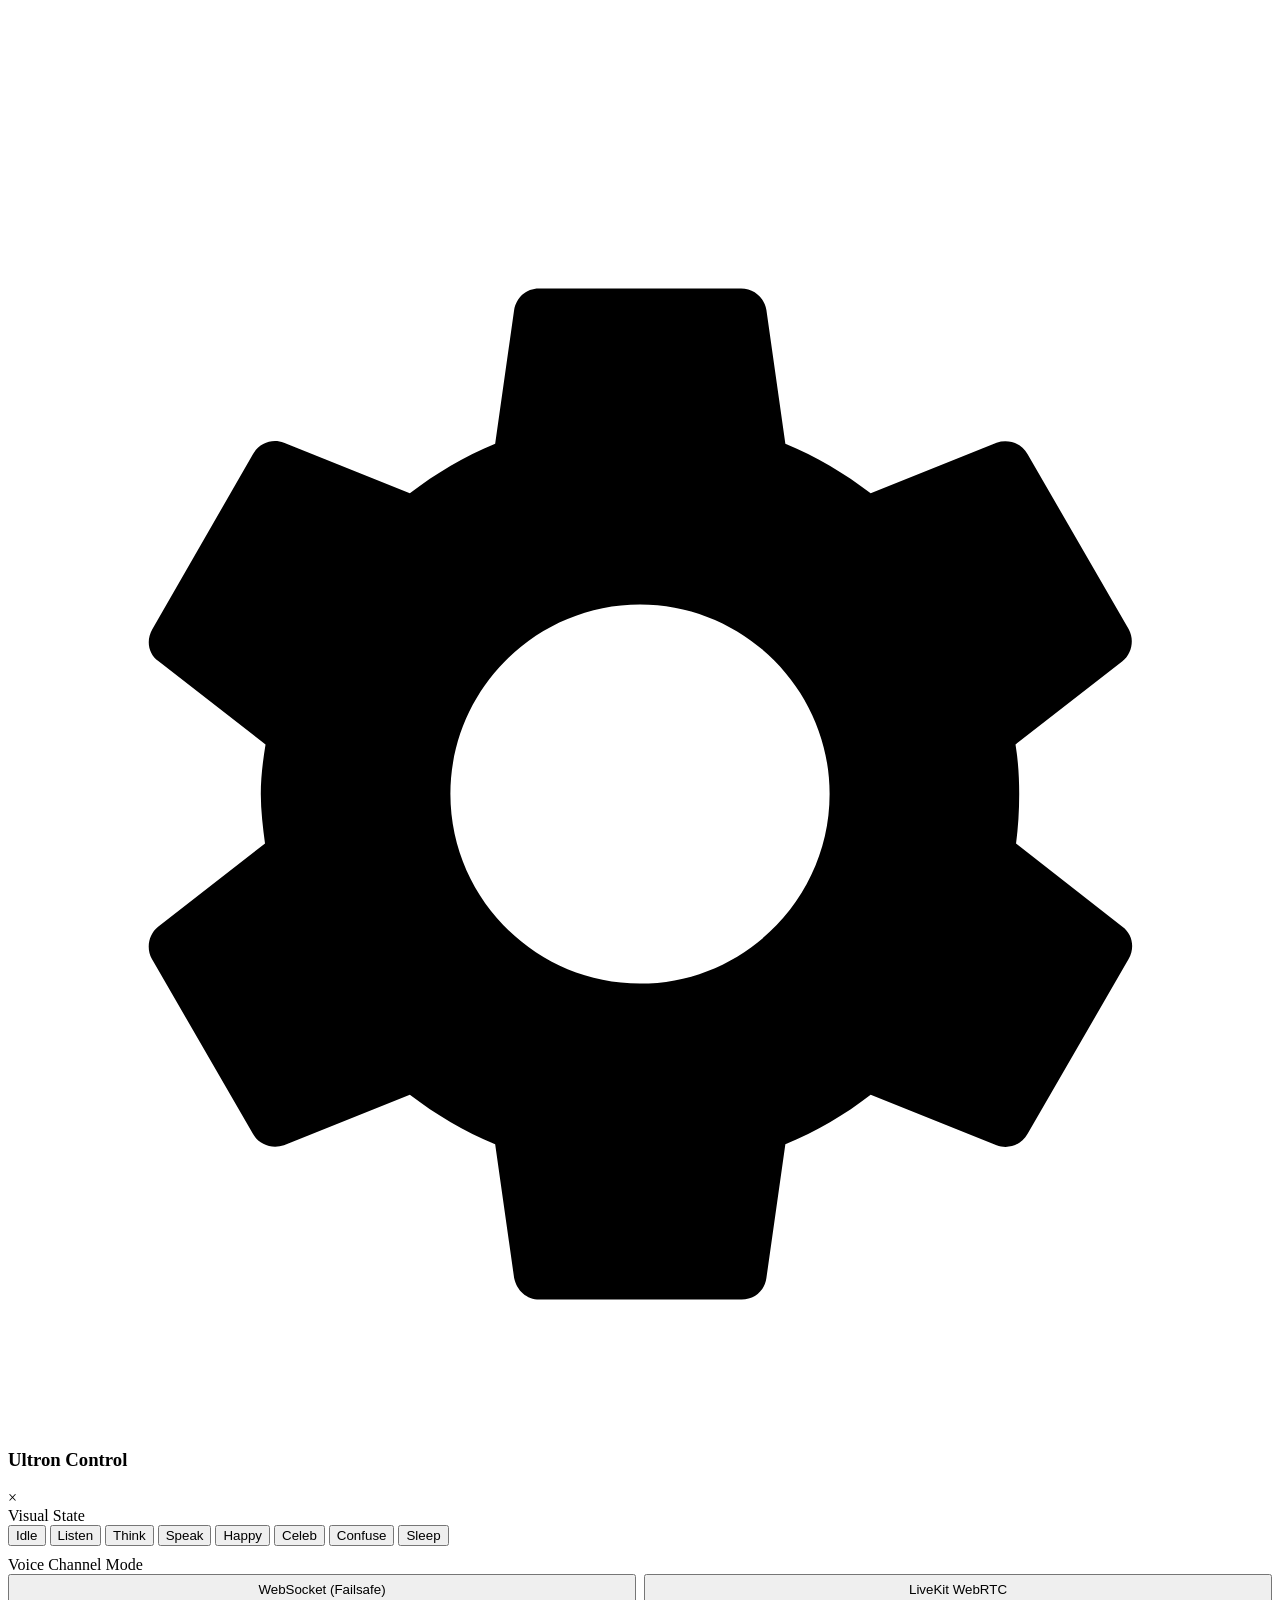
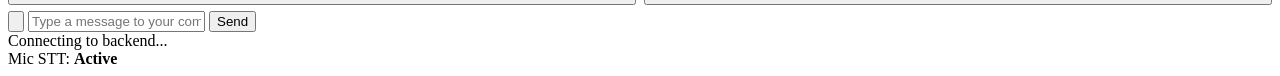
==== frontend/renderer/index.html @ 65036e3b "Initial commit: Ultron desktop AI companion (web app) Living desktop companion with browser-use brow" ====
<!DOCTYPE html>
<html lang="en">
<head>
  <meta charset="UTF-8">
  <meta name="viewport" content="width=device-width, initial-scale=1.0">
  <title>Ultron</title>
  <base href="/renderer/">
  <link rel="stylesheet" href="styles.css">
</head>
<body>
  <!-- Container for WebGL visualizer -->
  <div id="container">
    <canvas id="visualizer-canvas"></canvas>
  </div>

  <!-- Settings trigger (Gear icon) -->
  <div class="settings-trigger" id="settings-trigger">
    <svg viewBox="0 0 24 24">
      <path d="M19.14,12.94c0.04-0.3,0.06-0.61,0.06-0.94c0-0.32-0.02-0.64-0.07-0.94l2.03-1.58c0.18-0.14,0.23-0.41,0.12-0.61 l-1.92-3.32c-0.12-0.22-0.37-0.29-0.59-0.22l-2.39,0.96c-0.5-0.38-1.03-0.7-1.62-0.94L14.4,2.81c-0.04-0.24-0.24-0.41-0.48-0.41 h-3.84c-0.24,0-0.43,0.17-0.47,0.41L9.25,5.35C8.66,5.59,8.13,5.91,7.63,6.29L5.24,5.33c-0.22-0.08-0.47,0-0.59,0.22L2.74,8.87 C2.62,9.08,2.66,9.34,2.86,9.48l2.03,1.58C4.84,11.36,4.8,11.69,4.8,12c0,0.31,0.04,0.64,0.08,0.94l-2.03,1.58 c-0.18,0.14-0.23,0.41-0.12,0.61l1.92,3.32c0.12,0.22,0.37,0.29,0.59,0.22l2.39-0.96c0.5,0.38,1.03,0.7,1.62,0.94l0.36,2.54 c0.05,0.24,0.24,0.41,0.48,0.41h3.84c0.24,0,0.44-0.17,0.47-0.41l0.36-2.54c0.59-0.24,1.13-0.56,1.62-0.94l2.39,0.96 c0.22,0.08,0.47,0,0.59-0.22l1.92-3.32c0.12-0.22,0.07-0.47-0.12-0.61L19.14,12.94z M12,15.6c-1.98,0-3.6-1.62-3.6-3.6 s1.62-3.6,3.6-3.6s3.6,1.62,3.6,3.6S13.98,15.6,12,15.6z"/>
    </svg>
  </div>

  <!-- Glassmorphism Settings overlay -->
  <div class="settings-panel" id="settings-panel">
    <div class="panel-header">
      <h3>Ultron Control</h3>
      <span class="close-btn" id="close-settings">&times;</span>
    </div>

    <!-- Active State controls for manual testing -->
    <div class="control-group">
      <label>Visual State</label>
      <div class="theme-grid">
        <button class="btn-state active" data-state="idle">Idle</button>
        <button class="btn-state" data-state="listening">Listen</button>
        <button class="btn-state" data-state="thinking">Think</button>
        <button class="btn-state" data-state="speaking">Speak</button>
        <button class="btn-state" data-state="happy">Happy</button>
        <button class="btn-state" data-state="celebrating">Celeb</button>
        <button class="btn-state" data-state="confused">Confuse</button>
        <button class="btn-state" data-state="sleeping">Sleep</button>
      </div>
    </div>

    <!-- Voice Connection Mode Selection -->
    <div class="control-group" style="margin-top: 10px;">
      <label>Voice Channel Mode</label>
      <div style="display: flex; gap: 8px; margin-bottom: 6px;">
        <button class="btn-state active" id="btn-mode-ws" style="flex: 1; padding: 6px 2px;">WebSocket (Failsafe)</button>
        <button class="btn-state" id="btn-mode-webrtc" style="flex: 1; padding: 6px 2px;">LiveKit WebRTC</button>
      </div>
    </div>

    <!-- Manual text messaging -->
    <div class="chat-box">
      <button class="mic-btn" id="mic-toggle-btn" title="Click to speak" type="button">
        <svg viewBox="0 0 24 24">
          <path d="M12 14c1.66 0 3-1.34 3-3V5c0-1.66-1.34-3-3-3S9 3.34 9 5v6c0 1.66 1.34 3 3 3z"/>
          <path d="M17 11c0 2.76-2.24 5-5 5s-5-2.24-5-5H5c0 3.53 2.61 6.43 6 6.92V21h2v-3.08c3.39-0.49 6-3.39 6-6.92h-2z"/>
        </svg>
      </button>
      <input type="text" id="chat-input" placeholder="Type a message to your companion...">
      <button id="send-chat-btn">Send</button>
    </div>

    <!-- Status elements -->
    <div class="status-bar">
      <div>
        <span class="status-dot" id="status-dot"></span>
        <span id="connection-text">Connecting to backend...</span>
      </div>
      <div>
        <span>Mic STT: <strong id="mic-status">Active</strong></span>
      </div>
    </div>
  </div>

  <!-- Speech Transcript Subtitles Overlay -->
  <div id="captions-overlay"></div>

  <!-- Load Renderer script -->
  <script type="module" src="app.js"></script>
</body>
</html>
---- frontend/renderer/styles.css ----
@import url('https://fonts.googleapis.com/css2?family=Outfit:wght@300;400;600&display=swap');

* {
  box-sizing: border-box;
  margin: 0;
  padding: 0;
  user-select: none;
}

body {
  font-family: 'Outfit', sans-serif;
  background: radial-gradient(circle at center, #10162b 0%, #05070f 100%);
  overflow: hidden;
  width: 100vw;
  height: 100vh;
  display: flex;
  justify-content: center;
  align-items: center;
}

/* Container for visualizer canvas */
#container {
  position: relative;
  width: 360px;
  height: 360px;
  display: flex;
  justify-content: center;
  align-items: center;
  pointer-events: none; /* Let clicks fall through initially */
}

canvas {
  width: 100%;
  height: 100%;
  display: block;
  pointer-events: auto; /* Canvas itself is clickable/draggable */
  cursor: grab;
  /* Premium CSS outer glow that dynamically syncs color via JS filter */
  filter: drop-shadow(0 0 15px rgba(0, 242, 254, 0.4));
  transition: filter 0.5s ease;
}

canvas:active {
  cursor: grabbing;
}

/* Elegant HUD overlays */
#ui-overlay {
  position: absolute;
  top: 0;
  left: 0;
  width: 100%;
  height: 100%;
  pointer-events: none;
}

/* Gear button that fades in on hover */
.settings-trigger {
  position: absolute;
  top: 15px;
  right: 15px;
  width: 32px;
  height: 32px;
  background: rgba(255, 255, 255, 0.08);
  backdrop-filter: blur(10px);
  border: 1px border rgba(255, 255, 255, 0.15);
  border-radius: 50%;
  display: flex;
  justify-content: center;
  align-items: center;
  cursor: pointer;
  opacity: 0;
  pointer-events: auto;
  transition: opacity 0.3s ease, background 0.2s ease, transform 0.2s ease;
}

body:hover .settings-trigger {
  opacity: 1;
}

.settings-trigger:hover {
  background: rgba(255, 255, 255, 0.18);
  transform: rotate(45deg);
}

.settings-trigger svg {
  fill: rgba(255, 255, 255, 0.7);
  width: 16px;
  height: 16px;
}

/* Glassmorphism Settings Panel */
.settings-panel {
  position: absolute;
  bottom: 15px;
  left: 15px;
  right: 15px;
  background: rgba(10, 15, 30, 0.75);
  backdrop-filter: blur(20px);
  -webkit-backdrop-filter: blur(20px);
  border: 1px solid rgba(255, 255, 255, 0.1);
  border-radius: 16px;
  padding: 16px;
  color: #fff;
  opacity: 0;
  transform: translateY(20px);
  pointer-events: none;
  transition: opacity 0.3s cubic-bezier(0.4, 0, 0.2, 1), transform 0.3s cubic-bezier(0.4, 0, 0.2, 1);
  box-shadow: 0 10px 30px rgba(0, 0, 0, 0.5);
}

.settings-panel.open {
  opacity: 1;
  transform: translateY(0);
  pointer-events: auto;
}

.panel-header {
  display: flex;
  justify-content: space-between;
  align-items: center;
  margin-bottom: 12px;
  border-bottom: 1px solid rgba(255, 255, 255, 0.1);
  padding-bottom: 8px;
}

.panel-header h3 {
  font-size: 14px;
  font-weight: 600;
  text-transform: uppercase;
  letter-spacing: 1px;
  color: rgba(255, 255, 255, 0.9);
}

.close-btn {
  cursor: pointer;
  color: rgba(255, 255, 255, 0.5);
  font-size: 16px;
  transition: color 0.2s ease;
}

.close-btn:hover {
  color: #fff;
}

/* Panel Content styling */
.control-group {
  margin-bottom: 10px;
}

.control-group label {
  display: block;
  font-size: 11px;
  color: rgba(255, 255, 255, 0.5);
  margin-bottom: 4px;
  text-transform: uppercase;
  letter-spacing: 0.5px;
}

.theme-grid {
  display: grid;
  grid-template-columns: repeat(4, 1fr);
  gap: 6px;
}

.btn-state {
  background: rgba(255, 255, 255, 0.05);
  border: 1px solid rgba(255, 255, 255, 0.1);
  border-radius: 6px;
  color: rgba(255, 255, 255, 0.8);
  font-family: inherit;
  font-size: 10px;
  padding: 6px 4px;
  cursor: pointer;
  text-align: center;
  transition: all 0.2s ease;
}

.btn-state:hover {
  background: rgba(255, 255, 255, 0.15);
  border-color: rgba(255, 255, 255, 0.25);
  color: #fff;
}

.btn-state.active {
  background: rgba(0, 242, 254, 0.2);
  border-color: #00f2fe;
  color: #00f2fe;
  text-shadow: 0 0 5px rgba(0, 242, 254, 0.5);
}

/* Chat Input inside settings */
.chat-box {
  display: flex;
  gap: 8px;
  margin-top: 12px;
}

.mic-btn {
  flex-shrink: 0;
  width: 34px;
  height: 34px;
  padding: 0;
  background: rgba(255, 255, 255, 0.08);
  border: 1px solid rgba(255, 255, 255, 0.15);
  border-radius: 50%;
  cursor: pointer;
  display: flex;
  justify-content: center;
  align-items: center;
  transition: background 0.2s ease, border-color 0.2s ease, transform 0.1s ease;
}

.mic-btn svg {
  width: 16px;
  height: 16px;
  fill: rgba(255, 255, 255, 0.7);
}

.mic-btn:hover {
  background: rgba(255, 255, 255, 0.15);
}

.mic-btn:active {
  transform: scale(0.92);
}

.mic-btn.listening {
  background: rgba(225, 0, 255, 0.25);
  border-color: #e100ff;
  animation: mic-pulse 1.4s ease-in-out infinite;
}

.mic-btn.listening svg {
  fill: #e100ff;
}

@keyframes mic-pulse {
  0%, 100% { box-shadow: 0 0 0 0 rgba(225, 0, 255, 0.5); }
  50% { box-shadow: 0 0 0 6px rgba(225, 0, 255, 0); }
}

.chat-box input {
  flex-grow: 1;
  background: rgba(0, 0, 0, 0.3);
  border: 1px solid rgba(255, 255, 255, 0.15);
  border-radius: 8px;
  color: #fff;
  font-family: inherit;
  font-size: 12px;
  padding: 8px 12px;
  outline: none;
  transition: border 0.2s ease;
}

.chat-box input:focus {
  border-color: #00f2fe;
}

.chat-box button {
  background: #00f2fe;
  color: #0c0f1d;
  border: none;
  border-radius: 8px;
  font-family: inherit;
  font-weight: 600;
  font-size: 12px;
  padding: 0 16px;
  cursor: pointer;
  transition: opacity 0.2s ease, transform 0.1s ease;
}

.chat-box button:hover {
  opacity: 0.9;
}

.chat-box button:active {
  transform: scale(0.95);
}

/* Status bar */
.status-bar {
  display: flex;
  justify-content: space-between;
  font-size: 10px;
  color: rgba(255, 255, 255, 0.4);
  margin-top: 10px;
  border-top: 1px solid rgba(255, 255, 255, 0.05);
  padding-top: 8px;
}

.status-dot {
  display: inline-block;
  width: 6px;
  height: 6px;
  border-radius: 50%;
  background: #ff3b30;
  margin-right: 4px;
}

.status-dot.connected {
  background: #4cd964;
  box-shadow: 0 0 5px #4cd964;
}

/* Captions / STT Overlay */
#captions-overlay {
  position: absolute;
  bottom: 25px;
  left: 20px;
  right: 20px;
  text-align: center;
  color: rgba(255, 255, 255, 0.85);
  font-size: 13px;
  text-shadow: 0 2px 4px rgba(0, 0, 0, 0.8);
  font-weight: 300;
  pointer-events: none;
  background: rgba(0,0,0,0.4);
  padding: 8px 12px;
  border-radius: 8px;
  backdrop-filter: blur(5px);
  display: none;
}

#captions-overlay.active {
  display: block;
}
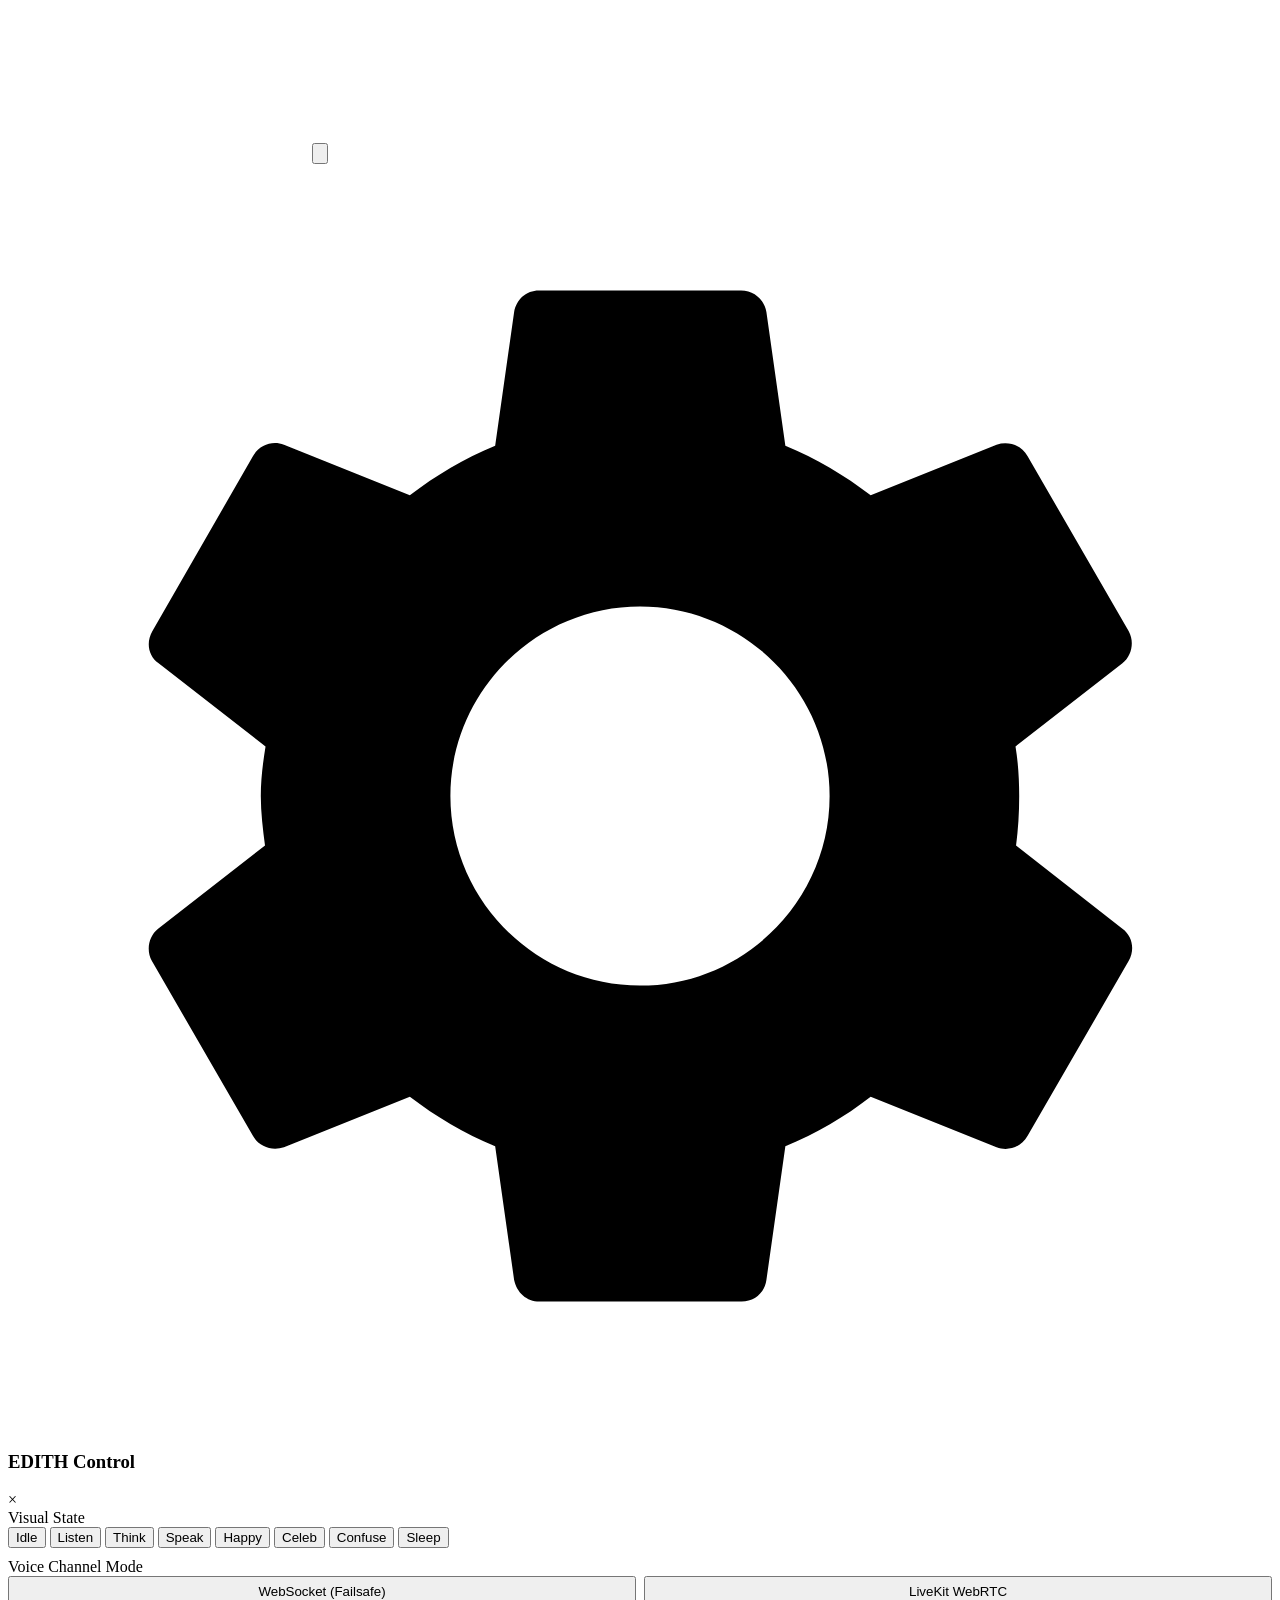
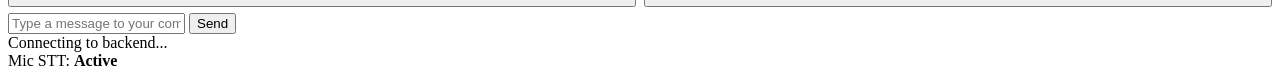
==== commit dc545fff: "updated reports" ====
--- a/frontend/renderer/index.html
+++ b/frontend/renderer/index.html
@@ -3,7 +3,7 @@
 <head>
   <meta charset="UTF-8">
   <meta name="viewport" content="width=device-width, initial-scale=1.0">
-  <title>Ultron</title>
+  <title>EDITH</title>
   <base href="/renderer/">
   <link rel="stylesheet" href="styles.css">
 </head>
@@ -11,6 +11,14 @@
   <!-- Container for WebGL visualizer -->
   <div id="container">
     <canvas id="visualizer-canvas"></canvas>
+
+    <!-- Always-visible primary mic control - click to talk, anchored just below Baymax -->
+    <button class="mic-main-btn" id="mic-toggle-btn" title="Click to speak" type="button">
+      <svg viewBox="0 0 24 24">
+        <path d="M12 14c1.66 0 3-1.34 3-3V5c0-1.66-1.34-3-3-3S9 3.34 9 5v6c0 1.66 1.34 3 3 3z"/>
+        <path d="M17 11c0 2.76-2.24 5-5 5s-5-2.24-5-5H5c0 3.53 2.61 6.43 6 6.92V21h2v-3.08c3.39-0.49 6-3.39 6-6.92h-2z"/>
+      </svg>
+    </button>
   </div>
 
   <!-- Settings trigger (Gear icon) -->
@@ -23,7 +31,7 @@
   <!-- Glassmorphism Settings overlay -->
   <div class="settings-panel" id="settings-panel">
     <div class="panel-header">
-      <h3>Ultron Control</h3>
+      <h3>EDITH Control</h3>
       <span class="close-btn" id="close-settings">&times;</span>
     </div>
 
@@ -53,12 +61,6 @@
 
     <!-- Manual text messaging -->
     <div class="chat-box">
-      <button class="mic-btn" id="mic-toggle-btn" title="Click to speak" type="button">
-        <svg viewBox="0 0 24 24">
-          <path d="M12 14c1.66 0 3-1.34 3-3V5c0-1.66-1.34-3-3-3S9 3.34 9 5v6c0 1.66 1.34 3 3 3z"/>
-          <path d="M17 11c0 2.76-2.24 5-5 5s-5-2.24-5-5H5c0 3.53 2.61 6.43 6 6.92V21h2v-3.08c3.39-0.49 6-3.39 6-6.92h-2z"/>
-        </svg>
-      </button>
       <input type="text" id="chat-input" placeholder="Type a message to your companion...">
       <button id="send-chat-btn">Send</button>
     </div>
--- a/frontend/renderer/styles.css
+++ b/frontend/renderer/styles.css
@@ -196,48 +196,59 @@
   margin-top: 12px;
 }
 
-.mic-btn {
-  flex-shrink: 0;
-  width: 34px;
-  height: 34px;
+/* Primary, always-visible mic control - anchored just below Baymax, never hidden */
+.mic-main-btn {
+  position: absolute;
+  bottom: -74px;
+  left: 50%;
+  transform: translateX(-50%);
+  width: 56px;
+  height: 56px;
   padding: 0;
-  background: rgba(255, 255, 255, 0.08);
-  border: 1px solid rgba(255, 255, 255, 0.15);
   border-radius: 50%;
-  cursor: pointer;
+  background: rgba(0, 242, 254, 0.12);
+  border: 2px solid rgba(0, 242, 254, 0.55);
+  backdrop-filter: blur(10px);
+  -webkit-backdrop-filter: blur(10px);
   display: flex;
   justify-content: center;
   align-items: center;
-  transition: background 0.2s ease, border-color 0.2s ease, transform 0.1s ease;
-}
-
-.mic-btn svg {
-  width: 16px;
-  height: 16px;
-  fill: rgba(255, 255, 255, 0.7);
-}
-
-.mic-btn:hover {
-  background: rgba(255, 255, 255, 0.15);
-}
-
-.mic-btn:active {
-  transform: scale(0.92);
-}
-
-.mic-btn.listening {
-  background: rgba(225, 0, 255, 0.25);
+  cursor: pointer;
+  pointer-events: auto; /* Override #container's pointer-events: none */
+  z-index: 20;
+  box-shadow: 0 0 20px rgba(0, 242, 254, 0.35), 0 4px 16px rgba(0, 0, 0, 0.45);
+  transition: background 0.2s ease, border-color 0.2s ease, transform 0.15s ease, box-shadow 0.3s ease;
+}
+
+.mic-main-btn svg {
+  width: 24px;
+  height: 24px;
+  fill: #00f2fe;
+  transition: fill 0.2s ease;
+}
+
+.mic-main-btn:hover {
+  background: rgba(0, 242, 254, 0.2);
+  transform: translateX(-50%) scale(1.06);
+}
+
+.mic-main-btn:active {
+  transform: translateX(-50%) scale(0.94);
+}
+
+.mic-main-btn.listening {
+  background: rgba(225, 0, 255, 0.22);
   border-color: #e100ff;
-  animation: mic-pulse 1.4s ease-in-out infinite;
-}
-
-.mic-btn.listening svg {
+  animation: mic-main-pulse 1.3s ease-in-out infinite;
+}
+
+.mic-main-btn.listening svg {
   fill: #e100ff;
 }
 
-@keyframes mic-pulse {
-  0%, 100% { box-shadow: 0 0 0 0 rgba(225, 0, 255, 0.5); }
-  50% { box-shadow: 0 0 0 6px rgba(225, 0, 255, 0); }
+@keyframes mic-main-pulse {
+  0%, 100% { box-shadow: 0 0 20px rgba(225, 0, 255, 0.4), 0 4px 16px rgba(0, 0, 0, 0.45); }
+  50% { box-shadow: 0 0 38px rgba(225, 0, 255, 0.8), 0 4px 16px rgba(0, 0, 0, 0.45); }
 }
 
 .chat-box input {
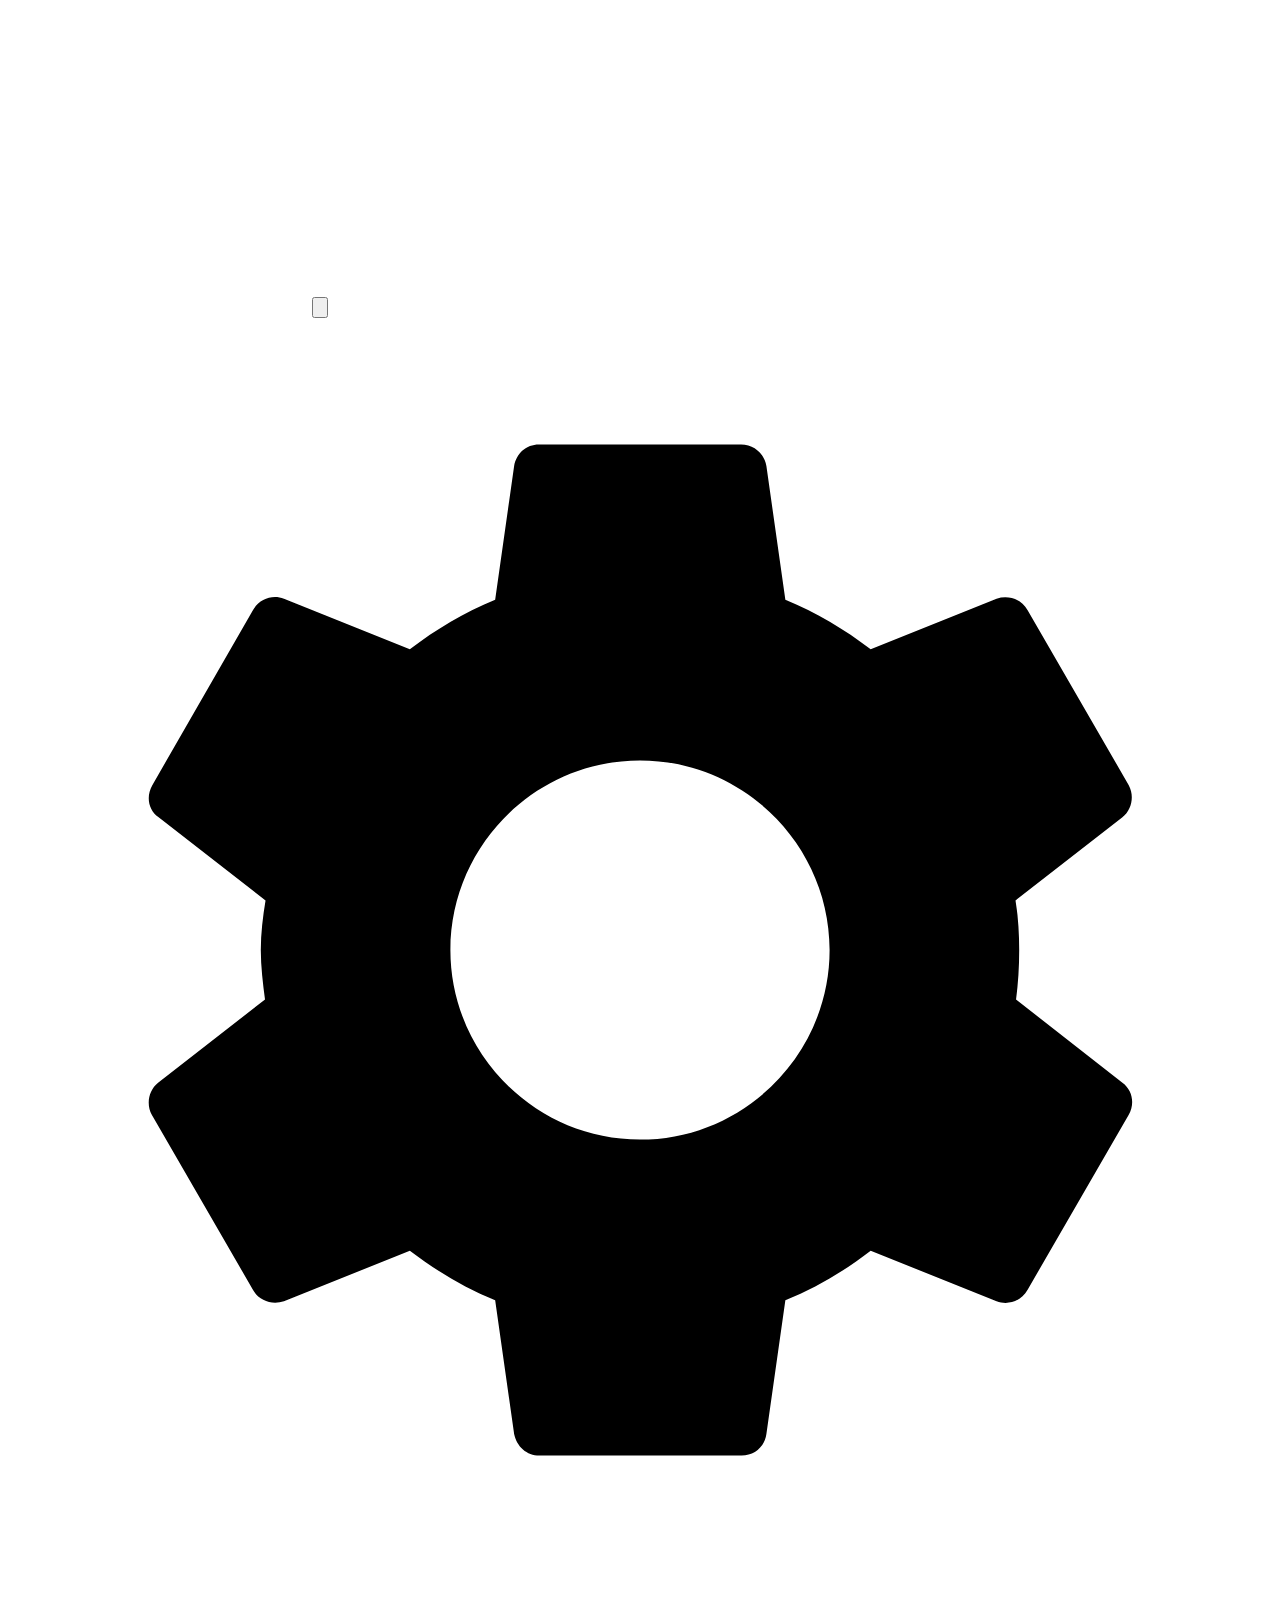
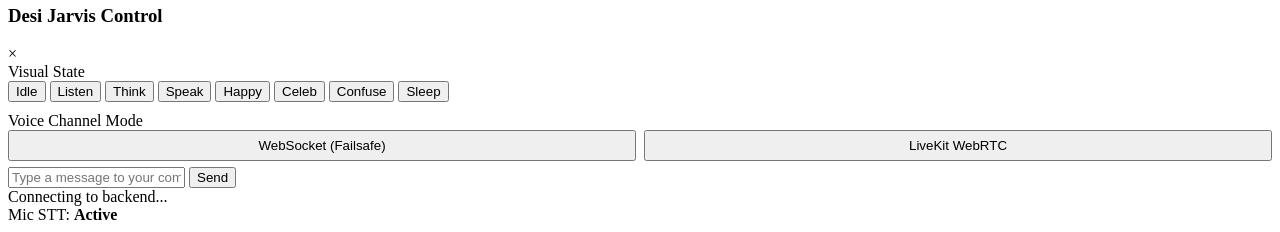
==== commit 8940907d: "ultron fastmcp" ====
--- a/frontend/renderer/index.html
+++ b/frontend/renderer/index.html
@@ -3,11 +3,14 @@
 <head>
   <meta charset="UTF-8">
   <meta name="viewport" content="width=device-width, initial-scale=1.0">
-  <title>EDITH</title>
+  <title>Desi Jarvis</title>
   <base href="/renderer/">
   <link rel="stylesheet" href="styles.css">
 </head>
 <body>
+  <!-- Fullscreen ASCII Background Canvas -->
+  <canvas id="ascii-bg-canvas"></canvas>
+
   <!-- Container for WebGL visualizer -->
   <div id="container">
     <canvas id="visualizer-canvas"></canvas>
@@ -31,7 +34,7 @@
   <!-- Glassmorphism Settings overlay -->
   <div class="settings-panel" id="settings-panel">
     <div class="panel-header">
-      <h3>EDITH Control</h3>
+      <h3>Desi Jarvis Control</h3>
       <span class="close-btn" id="close-settings">&times;</span>
     </div>
 
--- a/frontend/renderer/styles.css
+++ b/frontend/renderer/styles.css
@@ -9,13 +9,25 @@
 
 body {
   font-family: 'Outfit', sans-serif;
-  background: radial-gradient(circle at center, #10162b 0%, #05070f 100%);
+  background: #05070f;
   overflow: hidden;
   width: 100vw;
   height: 100vh;
   display: flex;
   justify-content: center;
   align-items: center;
+  position: relative;
+}
+
+/* Fullscreen ASCII Background Canvas */
+#ascii-bg-canvas {
+  position: absolute;
+  top: 0;
+  left: 0;
+  width: 100%;
+  height: 100%;
+  z-index: 1;
+  pointer-events: none;
 }
 
 /* Container for visualizer canvas */
@@ -27,6 +39,7 @@
   justify-content: center;
   align-items: center;
   pointer-events: none; /* Let clicks fall through initially */
+  z-index: 10;
 }
 
 canvas {
@@ -61,21 +74,33 @@
   right: 15px;
   width: 32px;
   height: 32px;
-  background: rgba(255, 255, 255, 0.08);
+  background: rgba(255, 255, 255, 0.03);
   backdrop-filter: blur(10px);
-  border: 1px border rgba(255, 255, 255, 0.15);
+  -webkit-backdrop-filter: blur(10px);
+  border: 1px solid rgba(255, 255, 255, 0.08);
   border-radius: 50%;
   display: flex;
   justify-content: center;
   align-items: center;
   cursor: pointer;
-  opacity: 0;
+  opacity: 0.5;
   pointer-events: auto;
-  transition: opacity 0.3s ease, background 0.2s ease, transform 0.2s ease;
-}
-
-body:hover .settings-trigger {
+  transition: all 0.3s cubic-bezier(0.4, 0, 0.2, 1);
+  z-index: 20;
+}
+
+.settings-trigger:hover {
+  background: rgba(255, 255, 255, 0.1);
+  border-color: rgba(255, 255, 255, 0.2);
   opacity: 1;
+  transform: rotate(45deg);
+}
+
+/* Touch devices can't trigger :hover, so the gear must stay reachable without it */
+@media (hover: none) {
+  .settings-trigger {
+    opacity: 0.6;
+  }
 }
 
 .settings-trigger:hover {
@@ -92,26 +117,30 @@
 /* Glassmorphism Settings Panel */
 .settings-panel {
   position: absolute;
+  top: 15px;
+  right: 15px;
   bottom: 15px;
-  left: 15px;
-  right: 15px;
-  background: rgba(10, 15, 30, 0.75);
+  width: 320px;
+  background: rgba(10, 15, 25, 0.75);
   backdrop-filter: blur(20px);
   -webkit-backdrop-filter: blur(20px);
-  border: 1px solid rgba(255, 255, 255, 0.1);
+  border: 1px solid rgba(255, 255, 255, 0.08);
   border-radius: 16px;
-  padding: 16px;
+  padding: 20px;
   color: #fff;
   opacity: 0;
-  transform: translateY(20px);
+  transform: translateX(30px);
   pointer-events: none;
   transition: opacity 0.3s cubic-bezier(0.4, 0, 0.2, 1), transform 0.3s cubic-bezier(0.4, 0, 0.2, 1);
-  box-shadow: 0 10px 30px rgba(0, 0, 0, 0.5);
+  box-shadow: -10px 0 30px rgba(0, 0, 0, 0.4);
+  z-index: 100;
+  display: flex;
+  flex-direction: column;
 }
 
 .settings-panel.open {
   opacity: 1;
-  transform: translateY(0);
+  transform: translateX(0);
   pointer-events: auto;
 }
 
@@ -119,9 +148,9 @@
   display: flex;
   justify-content: space-between;
   align-items: center;
-  margin-bottom: 12px;
-  border-bottom: 1px solid rgba(255, 255, 255, 0.1);
-  padding-bottom: 8px;
+  margin-bottom: 20px;
+  border-bottom: 1px solid rgba(255, 255, 255, 0.08);
+  padding-bottom: 12px;
 }
 
 .panel-header h3 {
@@ -145,69 +174,70 @@
 
 /* Panel Content styling */
 .control-group {
-  margin-bottom: 10px;
+  margin-bottom: 16px;
 }
 
 .control-group label {
   display: block;
-  font-size: 11px;
-  color: rgba(255, 255, 255, 0.5);
-  margin-bottom: 4px;
+  font-size: 10px;
+  color: rgba(255, 255, 255, 0.4);
+  margin-bottom: 6px;
   text-transform: uppercase;
-  letter-spacing: 0.5px;
+  letter-spacing: 1px;
 }
 
 .theme-grid {
   display: grid;
-  grid-template-columns: repeat(4, 1fr);
-  gap: 6px;
+  grid-template-columns: repeat(2, 1fr);
+  gap: 8px;
 }
 
 .btn-state {
-  background: rgba(255, 255, 255, 0.05);
-  border: 1px solid rgba(255, 255, 255, 0.1);
-  border-radius: 6px;
-  color: rgba(255, 255, 255, 0.8);
+  background: rgba(255, 255, 255, 0.03);
+  border: 1px solid rgba(255, 255, 255, 0.08);
+  border-radius: 8px;
+  color: rgba(255, 255, 255, 0.7);
   font-family: inherit;
-  font-size: 10px;
-  padding: 6px 4px;
+  font-size: 11px;
+  padding: 8px 6px;
   cursor: pointer;
   text-align: center;
   transition: all 0.2s ease;
 }
 
 .btn-state:hover {
-  background: rgba(255, 255, 255, 0.15);
-  border-color: rgba(255, 255, 255, 0.25);
+  background: rgba(255, 255, 255, 0.08);
+  border-color: rgba(255, 255, 255, 0.18);
   color: #fff;
 }
 
 .btn-state.active {
-  background: rgba(0, 242, 254, 0.2);
-  border-color: #00f2fe;
+  background: rgba(0, 242, 254, 0.10);
+  border-color: rgba(0, 242, 254, 0.5);
   color: #00f2fe;
-  text-shadow: 0 0 5px rgba(0, 242, 254, 0.5);
+  text-shadow: 0 0 8px rgba(0, 242, 254, 0.4);
 }
 
 /* Chat Input inside settings */
 .chat-box {
   display: flex;
-  gap: 8px;
-  margin-top: 12px;
+  flex-direction: column;
+  gap: 10px;
+  margin-top: 15px;
 }
 
 /* Primary, always-visible mic control - anchored just below Baymax, never hidden */
 .mic-main-btn {
   position: absolute;
-  bottom: -74px;
+  bottom: -80px;
   left: 50%;
   transform: translateX(-50%);
-  width: 56px;
-  height: 56px;
+  width: 52px;
+  height: 52px;
   padding: 0;
   border-radius: 50%;
-  background: rgba(0, 242, 254, 0.12);
-  border: 2px solid rgba(0, 242, 254, 0.55);
+  background: rgba(0, 242, 254, 0.08);
+  border: 1px solid rgba(0, 242, 254, 0.4);
   backdrop-filter: blur(10px);
   -webkit-backdrop-filter: blur(10px);
   display: flex;
@@ -216,29 +246,31 @@
   cursor: pointer;
   pointer-events: auto; /* Override #container's pointer-events: none */
   z-index: 20;
-  box-shadow: 0 0 20px rgba(0, 242, 254, 0.35), 0 4px 16px rgba(0, 0, 0, 0.45);
-  transition: background 0.2s ease, border-color 0.2s ease, transform 0.15s ease, box-shadow 0.3s ease;
+  box-shadow: 0 0 15px rgba(0, 242, 254, 0.2), 0 4px 12px rgba(0, 0, 0, 0.35);
+  transition: all 0.3s cubic-bezier(0.4, 0, 0.2, 1);
 }
 
 .mic-main-btn svg {
-  width: 24px;
-  height: 24px;
+  width: 20px;
+  height: 20px;
   fill: #00f2fe;
   transition: fill 0.2s ease;
 }
 
 .mic-main-btn:hover {
-  background: rgba(0, 242, 254, 0.2);
-  transform: translateX(-50%) scale(1.06);
+  background: rgba(0, 242, 254, 0.15);
+  border-color: rgba(0, 242, 254, 0.7);
+  box-shadow: 0 0 25px rgba(0, 242, 254, 0.4), 0 6px 18px rgba(0, 0, 0, 0.4);
+  transform: translateX(-50%) scale(1.05);
 }
 
 .mic-main-btn:active {
-  transform: translateX(-50%) scale(0.94);
+  transform: translateX(-50%) scale(0.95);
 }
 
 .mic-main-btn.listening {
-  background: rgba(225, 0, 255, 0.22);
-  border-color: #e100ff;
+  background: rgba(225, 0, 255, 0.15);
+  border-color: rgba(225, 0, 255, 0.6);
   animation: mic-main-pulse 1.3s ease-in-out infinite;
 }
 
@@ -247,46 +279,48 @@
 }
 
 @keyframes mic-main-pulse {
-  0%, 100% { box-shadow: 0 0 20px rgba(225, 0, 255, 0.4), 0 4px 16px rgba(0, 0, 0, 0.45); }
-  50% { box-shadow: 0 0 38px rgba(225, 0, 255, 0.8), 0 4px 16px rgba(0, 0, 0, 0.45); }
+  0%, 100% { box-shadow: 0 0 15px rgba(225, 0, 255, 0.3), 0 4px 12px rgba(0, 0, 0, 0.35); }
+  50% { box-shadow: 0 0 30px rgba(225, 0, 255, 0.6), 0 4px 12px rgba(0, 0, 0, 0.35); }
 }
 
 .chat-box input {
-  flex-grow: 1;
-  background: rgba(0, 0, 0, 0.3);
-  border: 1px solid rgba(255, 255, 255, 0.15);
+  width: 100%;
+  background: rgba(0, 0, 0, 0.2);
+  border: 1px solid rgba(255, 255, 255, 0.08);
   border-radius: 8px;
   color: #fff;
   font-family: inherit;
   font-size: 12px;
-  padding: 8px 12px;
+  padding: 10px 14px;
   outline: none;
-  transition: border 0.2s ease;
+  transition: border-color 0.2s ease;
 }
 
 .chat-box input:focus {
-  border-color: #00f2fe;
+  border-color: rgba(0, 242, 254, 0.5);
 }
 
 .chat-box button {
-  background: #00f2fe;
-  color: #0c0f1d;
-  border: none;
+  width: 100%;
+  background: rgba(0, 242, 254, 0.1);
+  color: #00f2fe;
+  border: 1px solid rgba(0, 242, 254, 0.4);
   border-radius: 8px;
   font-family: inherit;
   font-weight: 600;
   font-size: 12px;
-  padding: 0 16px;
-  cursor: pointer;
-  transition: opacity 0.2s ease, transform 0.1s ease;
+  padding: 10px;
+  cursor: pointer;
+  transition: all 0.2s ease;
 }
 
 .chat-box button:hover {
-  opacity: 0.9;
+  background: rgba(0, 242, 254, 0.2);
+  color: #fff;
 }
 
 .chat-box button:active {
-  transform: scale(0.95);
+  transform: scale(0.98);
 }
 
 /* Status bar */
@@ -295,9 +329,9 @@
   justify-content: space-between;
   font-size: 10px;
   color: rgba(255, 255, 255, 0.4);
-  margin-top: 10px;
-  border-top: 1px solid rgba(255, 255, 255, 0.05);
-  padding-top: 8px;
+  margin-top: auto;
+  border-top: 1px solid rgba(255, 255, 255, 0.08);
+  padding-top: 12px;
 }
 
 .status-dot {
@@ -317,19 +351,24 @@
 /* Captions / STT Overlay */
 #captions-overlay {
   position: absolute;
-  bottom: 25px;
-  left: 20px;
-  right: 20px;
+  bottom: 30px;
+  left: 50%;
+  transform: translateX(-50%);
+  max-width: 80%;
+  width: max-content;
   text-align: center;
-  color: rgba(255, 255, 255, 0.85);
+  color: rgba(255, 255, 255, 0.9);
   font-size: 13px;
   text-shadow: 0 2px 4px rgba(0, 0, 0, 0.8);
-  font-weight: 300;
+  font-weight: 400;
   pointer-events: none;
-  background: rgba(0,0,0,0.4);
-  padding: 8px 12px;
-  border-radius: 8px;
-  backdrop-filter: blur(5px);
+  background: rgba(10, 15, 25, 0.65);
+  border: 1px solid rgba(255, 255, 255, 0.08);
+  padding: 8px 16px;
+  border-radius: 12px;
+  backdrop-filter: blur(15px);
+  -webkit-backdrop-filter: blur(15px);
+  box-shadow: 0 4px 20px rgba(0, 0, 0, 0.3);
   display: none;
 }
 
